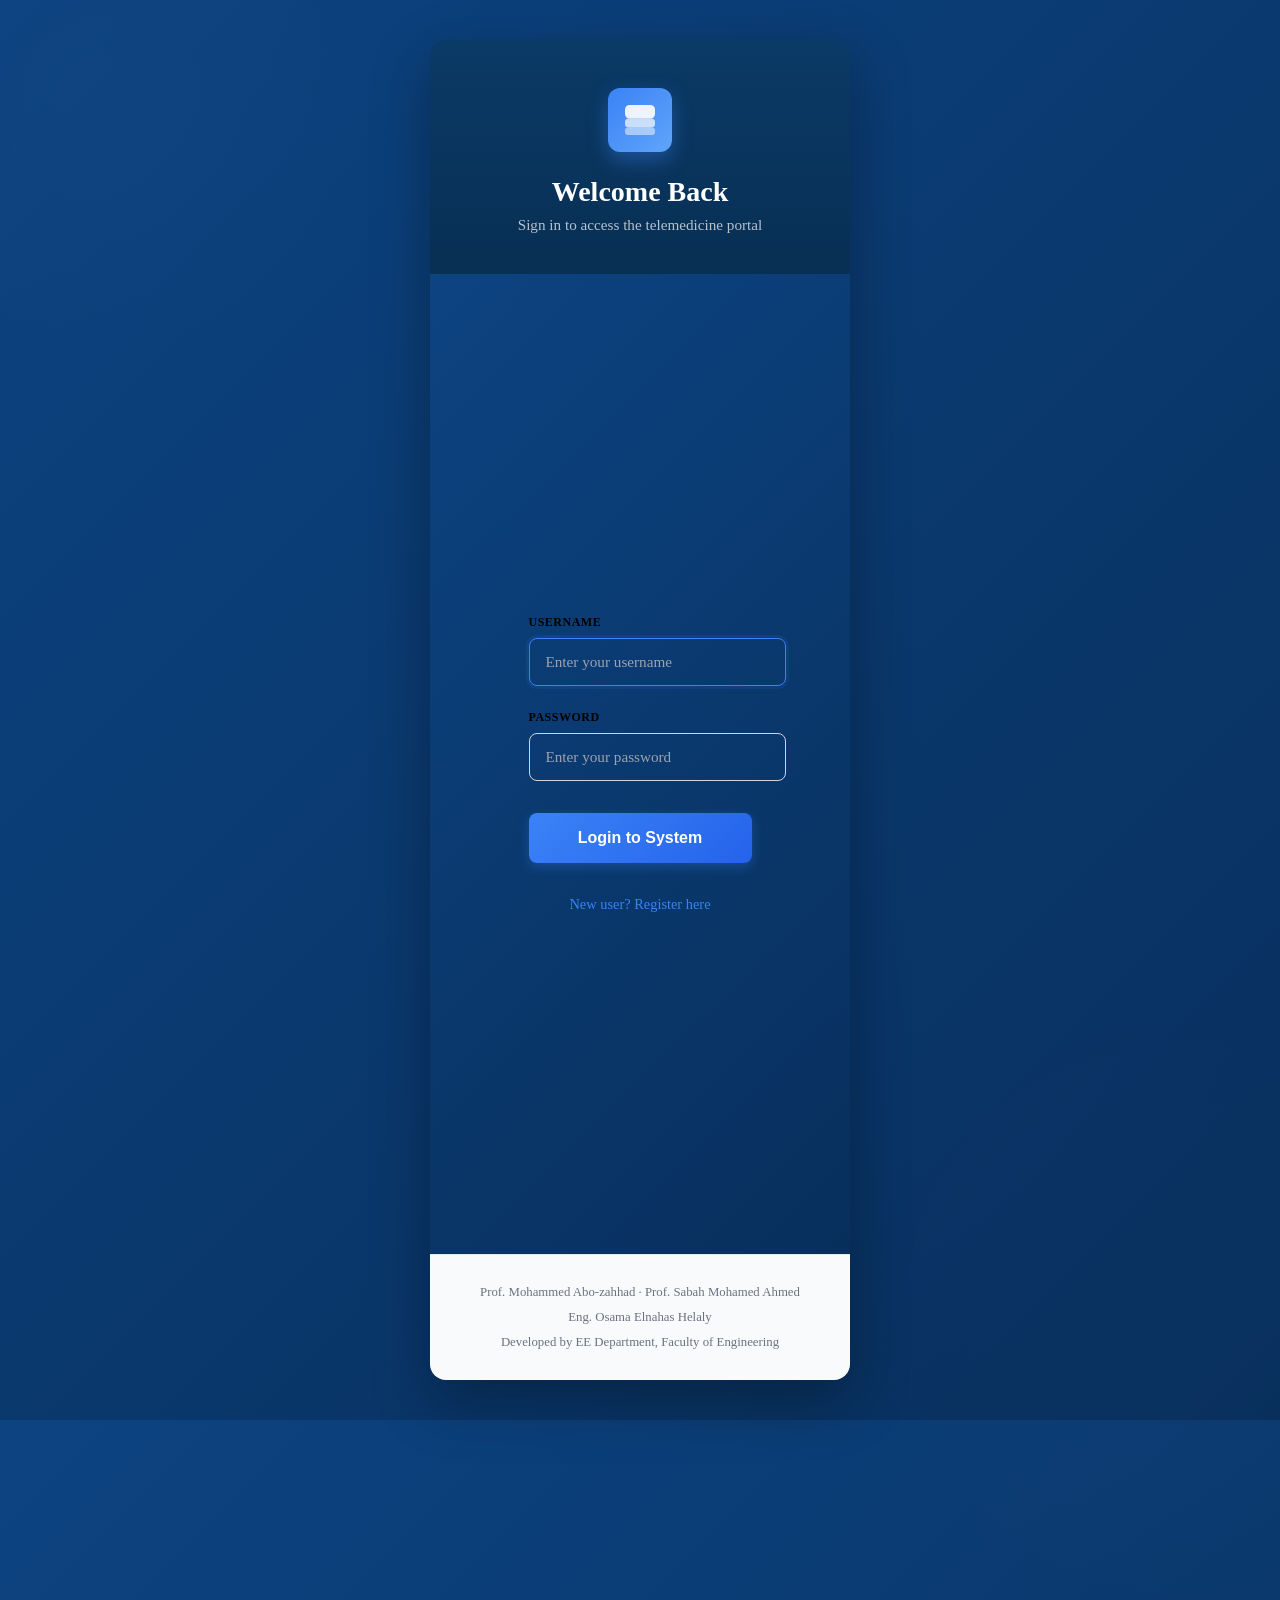
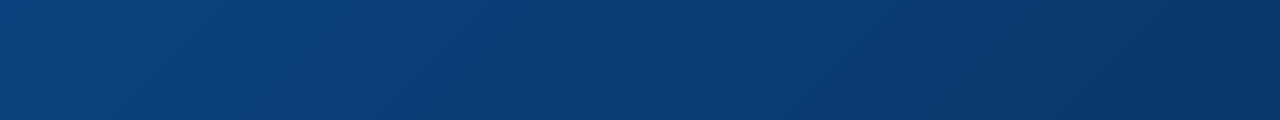
==== login.html @ 2e481cde "First Push" ====
<!DOCTYPE html>
<html lang="en">
<head>
    <meta charset="UTF-8">
    <meta name="viewport" content="width=device-width, initial-scale=1.0">
    <title>Login - WETS</title>
    <link rel="stylesheet" href="styles.css">
    <link rel="stylesheet" href="login.css">
</head>
<body class="login-body">
    <div class="login-container">
        <div class="login-card">
            <!-- Dark Header Section -->
            <div class="login-header">
                <div class="system-icon">
                    <svg viewBox="0 0 24 24" fill="none" stroke="currentColor" stroke-width="2">
                        <rect x="3" y="3" width="18" height="7" rx="2" fill="currentColor" opacity="0.9"/>
                        <rect x="3" y="12" width="18" height="4" rx="1.5" fill="currentColor" opacity="0.7"/>
                        <rect x="3" y="18" width="18" height="3" rx="1" fill="currentColor" opacity="0.5"/>
                    </svg>
                </div>
                <h1 class="welcome-title">Welcome Back</h1>
                <p class="welcome-subtitle">Sign in to access the telemedicine portal</p>
            </div>

            <!-- Light Form Section -->
            <div class="login-body">
                <form id="loginForm" class="login-form">
                    <div class="form-group">
                        <label for="username" class="form-label">USERNAME</label>
                        <input 
                            type="text" 
                            id="username" 
                            class="form-input" 
                            placeholder="Enter your username"
                            required
                        >
                    </div>

                    <div class="form-group">
                        <label for="password" class="form-label">PASSWORD</label>
                        <input 
                            type="password" 
                            id="password" 
                            class="form-input" 
                            placeholder="Enter your password"
                            required
                        >
                    </div>

                    <button type="submit" class="login-button">
                        Login to System
                    </button>

                    <div class="register-link">
                        <a href="register.html">New user? Register here</a>
                    </div>
                </form>
            </div>

            <!-- Credits Footer Section -->
            <div class="login-footer">
                <p class="credits-text">
                    Prof. Mohammed Abo-zahhad · Prof. Sabah Mohamed Ahmed
                </p>
                <p class="credits-text">
                    Eng. Osama Elnahas Helaly
                </p>
                <p class="credits-text">
                    Developed by EE Department, Faculty of Engineering
                </p>
            </div>
        </div>
    </div>

    <!-- Background Decorative Elements -->
    <div class="bg-decoration bg-decoration-1"></div>
    <div class="bg-decoration bg-decoration-2"></div>

    <script src="script.js"></script>
    <script src="login.js"></script>
</body>
</html>
---- login.css ----
/* ===========================
   Page 4: Login Screen
   =========================== */

.login-body {
    margin: 0;
    padding: 0;
    min-height: 100vh;
    background: linear-gradient(135deg, #0c4381 0%, #082f5c 100%);
    display: flex;
    align-items: center;
    justify-content: center;
    position: relative;
    overflow: hidden;
}

/* Background Decorative Elements */
.bg-decoration {
    position: absolute;
    border-radius: 50%;
    opacity: 0.08;
    pointer-events: none;
}

.bg-decoration-1 {
    width: 600px;
    height: 600px;
    background: radial-gradient(circle, rgba(255, 255, 255, 0.15) 0%, transparent 70%);
    top: -200px;
    left: -200px;
    animation: float 20s ease-in-out infinite;
}

.bg-decoration-2 {
    width: 800px;
    height: 800px;
    background: radial-gradient(circle, rgba(255, 255, 255, 0.1) 0%, transparent 70%);
    bottom: -300px;
    right: -300px;
    animation: float 25s ease-in-out infinite reverse;
}

@keyframes float {
    0%, 100% {
        transform: translate(0, 0) scale(1);
    }
    33% {
        transform: translate(30px, -30px) scale(1.05);
    }
    66% {
        transform: translate(-20px, 20px) scale(0.95);
    }
}

/* ===========================
   Login Container
   =========================== */
.login-container {
    width: 90%;
    max-width: 420px;
    position: relative;
    z-index: 10;
    animation: slideUp 0.6s ease-out;
}

@keyframes slideUp {
    from {
        opacity: 0;
        transform: translateY(30px);
    }
    to {
        opacity: 1;
        transform: translateY(0);
    }
}

/* ===========================
   Login Card
   =========================== */
.login-card {
    background-color: var(--bg-white);
    border-radius: 16px;
    overflow: hidden;
    box-shadow: 0 20px 60px rgba(0, 0, 0, 0.3);
}

/* ===========================
   Dark Header Section
   =========================== */
.login-header {
    background: linear-gradient(180deg, #0a3a66 0%, #082f54 100%);
    padding: 3rem 2rem 2.5rem;
    text-align: center;
    position: relative;
}

.system-icon {
    width: 64px;
    height: 64px;
    background: linear-gradient(135deg, #3b82f6 0%, #60a5fa 100%);
    border-radius: 12px;
    display: flex;
    align-items: center;
    justify-content: center;
    margin: 0 auto 1.5rem;
    box-shadow: 0 8px 20px rgba(59, 130, 246, 0.4);
}

.system-icon svg {
    width: 36px;
    height: 36px;
    color: white;
}

.welcome-title {
    font-size: 1.75rem;
    font-weight: 700;
    color: #ffffff;
    margin: 0 0 0.5rem;
}

.welcome-subtitle {
    font-size: 0.95rem;
    color: rgba(255, 255, 255, 0.7);
    margin: 0;
    font-weight: 400;
}

/* ===========================
   Light Form Section
   =========================== */
.login-body {
    padding: 2.5rem 2rem;
    background-color: var(--bg-white);
}

.login-form {
    display: flex;
    flex-direction: column;
    gap: 1.5rem;
}

.form-group {
    display: flex;
    flex-direction: column;
    gap: 0.5rem;
}

.form-label {
    font-size: 0.75rem;
    font-weight: 700;
    color: var(--text-muted);
    letter-spacing: 0.5px;
    text-transform: uppercase;
}

.form-input {
    width: 100%;
    padding: 0.875rem 1rem;
    border: 1.5px solid #d1d5db;
    border-radius: 8px;
    font-size: 0.95rem;
    color: var(--text-dark);
    background-color: var(--bg-white);
    transition: all 0.3s ease;
    font-family: inherit;
}

.form-input::placeholder {
    color: #9ca3af;
}

.form-input:focus {
    outline: none;
    border-color: #3b82f6;
    box-shadow: 0 0 0 3px rgba(59, 130, 246, 0.1);
}

.form-input:hover {
    border-color: #9ca3af;
}

.login-button {
    width: 100%;
    padding: 1rem;
    background: linear-gradient(135deg, #3b82f6 0%, #2563eb 100%);
    color: white;
    border: none;
    border-radius: 8px;
    font-size: 1rem;
    font-weight: 600;
    cursor: pointer;
    transition: all 0.3s ease;
    margin-top: 0.5rem;
    box-shadow: 0 4px 12px rgba(59, 130, 246, 0.3);
}

.login-button:hover {
    background: linear-gradient(135deg, #2563eb 0%, #1d4ed8 100%);
    transform: translateY(-2px);
    box-shadow: 0 6px 16px rgba(59, 130, 246, 0.4);
}

.login-button:active {
    transform: translateY(0);
    box-shadow: 0 2px 8px rgba(59, 130, 246, 0.3);
}

.register-link {
    text-align: center;
    margin-top: 0.5rem;
}

.register-link a {
    color: #3b82f6;
    text-decoration: none;
    font-size: 0.9rem;
    font-weight: 500;
    transition: color 0.3s ease;
}

.register-link a:hover {
    color: #2563eb;
    text-decoration: underline;
}

/* ===========================
   Credits Footer Section
   =========================== */
.login-footer {
    background-color: #f8fafb;
    padding: 1.75rem 2rem;
    text-align: center;
    border-top: 1px solid #e5e7eb;
}

.credits-text {
    font-size: 0.8rem;
    color: #6b7280;
    margin: 0.35rem 0;
    line-height: 1.5;
}

.credits-text:first-child {
    margin-top: 0;
}

.credits-text:last-child {
    margin-bottom: 0;
}

/* ===========================
   Responsive Design
   =========================== */
@media (max-width: 480px) {
    .login-container {
        width: 95%;
    }

    .login-header {
        padding: 2.5rem 1.5rem 2rem;
    }

    .welcome-title {
        font-size: 1.5rem;
    }

    .welcome-subtitle {
        font-size: 0.875rem;
    }

    .login-body {
        padding: 2rem 1.5rem;
    }

    .system-icon {
        width: 56px;
        height: 56px;
    }

    .system-icon svg {
        width: 32px;
        height: 32px;
    }

    .login-footer {
        padding: 1.5rem 1.5rem;
    }

    .credits-text {
        font-size: 0.75rem;
    }
}

@media (max-width: 360px) {
    .welcome-title {
        font-size: 1.35rem;
    }

    .form-input {
        padding: 0.75rem 0.875rem;
        font-size: 0.9rem;
    }

    .login-button {
        padding: 0.875rem;
        font-size: 0.95rem;
    }
}

/* ===========================
   Loading State
   =========================== */
.login-button.loading {
    position: relative;
    color: transparent;
    pointer-events: none;
}

.login-button.loading::after {
    content: '';
    position: absolute;
    width: 20px;
    height: 20px;
    top: 50%;
    left: 50%;
    margin-left: -10px;
    margin-top: -10px;
    border: 3px solid rgba(255, 255, 255, 0.3);
    border-radius: 50%;
    border-top-color: white;
    animation: spin 0.8s linear infinite;
}

@keyframes spin {
    to {
        transform: rotate(360deg);
    }
}

/* ===========================
   Input Validation States
   =========================== */
.form-input.error {
    border-color: #ef4444;
}

.form-input.error:focus {
    box-shadow: 0 0 0 3px rgba(239, 68, 68, 0.1);
}

.form-input.success {
    border-color: #10b981;
}

.form-input.success:focus {
    box-shadow: 0 0 0 3px rgba(16, 185, 129, 0.1);
}
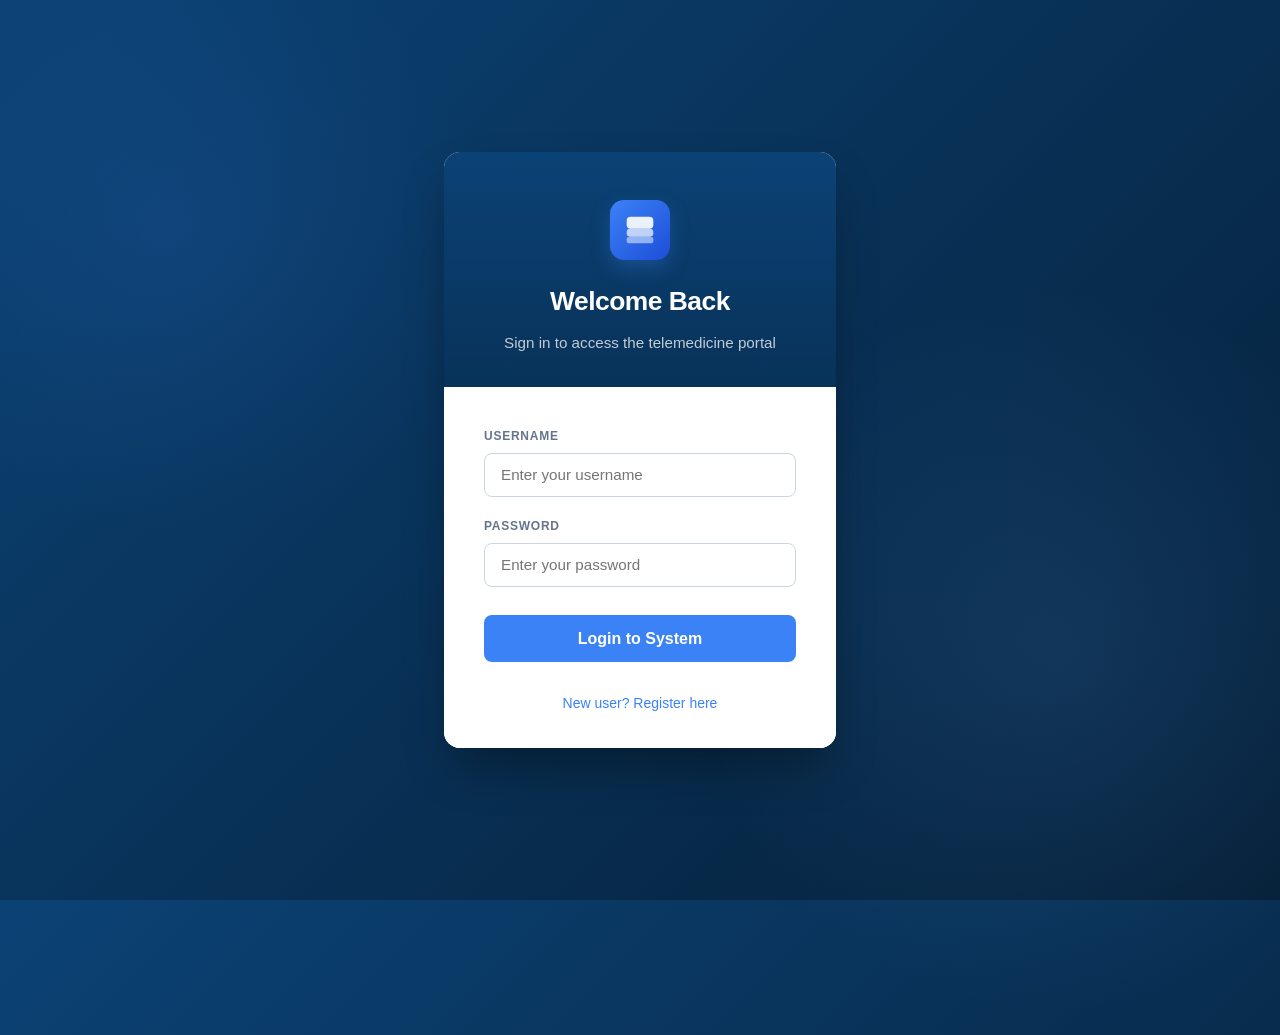
==== commit b28ae04d: "Update on UI and ECG graph" ====
--- a/login.html
+++ b/login.html
@@ -4,13 +4,12 @@
     <meta charset="UTF-8">
     <meta name="viewport" content="width=device-width, initial-scale=1.0">
     <title>Login - WETS</title>
-    <link rel="stylesheet" href="styles.css">
+    <link rel="stylesheet" href="style.css">
     <link rel="stylesheet" href="login.css">
 </head>
 <body class="login-body">
     <div class="login-container">
         <div class="login-card">
-            <!-- Dark Header Section -->
             <div class="login-header">
                 <div class="system-icon">
                     <svg viewBox="0 0 24 24" fill="none" stroke="currentColor" stroke-width="2">
@@ -23,9 +22,8 @@
                 <p class="welcome-subtitle">Sign in to access the telemedicine portal</p>
             </div>
 
-            <!-- Light Form Section -->
-            <div class="login-body">
-                <form id="loginForm" class="login-form">
+            <div class="login-form-container">
+                <form id="loginForm" class="login-form" novalidate>
                     <div class="form-group">
                         <label for="username" class="form-label">USERNAME</label>
                         <input 
@@ -48,7 +46,7 @@
                         >
                     </div>
 
-                    <button type="submit" class="login-button">
+                    <button type="submit" class="login-button" id="submitBtn">
                         Login to System
                     </button>
 
@@ -58,26 +56,12 @@
                 </form>
             </div>
 
-            <!-- Credits Footer Section -->
-            <div class="login-footer">
-                <p class="credits-text">
-                    Prof. Mohammed Abo-zahhad · Prof. Sabah Mohamed Ahmed
-                </p>
-                <p class="credits-text">
-                    Eng. Osama Elnahas Helaly
-                </p>
-                <p class="credits-text">
-                    Developed by EE Department, Faculty of Engineering
-                </p>
-            </div>
         </div>
     </div>
 
-    <!-- Background Decorative Elements -->
     <div class="bg-decoration bg-decoration-1"></div>
     <div class="bg-decoration bg-decoration-2"></div>
 
-    <script src="script.js"></script>
     <script src="login.js"></script>
 </body>
 </html>
--- a/style.css
+++ b/style.css
@@ -0,0 +1,261 @@
+/* ===========================
+   Global CSS Variables & Reset
+   =========================== */
+:root {
+    --primary-deep-blue: #0b4275;
+    --accent-blue-filled: #3b82f6;
+    --bg-light-gray: #f4f6f9;
+    --bg-white: #ffffff;
+    --text-dark: #1e293b;
+    --text-muted: #64748b;
+    --border-gray: #e2e8f0;
+    --icon-bg: #e0f2fe;
+    --icon-color: #3b82f6;
+}
+
+* {
+    margin: 0;
+    padding: 0;
+    box-sizing: border-box;
+}
+
+body {
+    font-family: 'Segoe UI', Roboto, 'Inter', -apple-system, BlinkMacSystemFont, sans-serif;
+    line-height: 1.6;
+    color: var(--text-dark);
+    background-color: var(--bg-white);
+    overflow-x: hidden; /* Prevents tiny accidental horizontal scrolls on mobile */
+}
+
+/* ===========================
+   Hero Section
+   =========================== */
+.hero-section {
+    background: linear-gradient(135deg, #0b4275 0%, #0d5a9e 100%);
+    min-height: 70vh;
+    display: flex;
+    align-items: center;
+    justify-content: center;
+    padding: 6rem 2rem; /* Increased padding slightly for better desktop breathing room */
+    text-align: center;
+}
+
+.hero-content {
+    max-width: 900px;
+    width: 100%;
+}
+
+.department-badge {
+    display: inline-block;
+    padding: 0.5rem 1.5rem;
+    border: 1.5px solid rgba(255, 255, 255, 0.4);
+    border-radius: 50px;
+    color: rgba(255, 255, 255, 0.9);
+    font-size: 0.75rem;
+    letter-spacing: 1px;
+    font-weight: 500;
+    margin-bottom: 2rem;
+    text-transform: uppercase;
+}
+
+.main-title {
+    font-size: clamp(2rem, 5vw, 3.5rem); /* Dynamically scales between mobile and desktop sizes */
+    color: #ffffff;
+    font-weight: 300;
+    margin-bottom: 1.5rem;
+    line-height: 1.2;
+}
+
+.title-emphasis {
+    font-weight: 700;
+}
+
+.subtitle {
+    font-size: clamp(1rem, 2vw, 1.25rem); /* Fluid scaling typography */
+    color: rgba(255, 255, 255, 0.85);
+    margin-bottom: 2.5rem;
+    font-weight: 400;
+    max-width: 600px;
+    margin-left: auto;
+    margin-right: auto;
+}
+
+.cta-buttons {
+    display: flex;
+    gap: 1rem;
+    justify-content: center;
+    align-items: center;
+    flex-wrap: wrap;
+}
+
+.btn {
+    padding: 0.875rem 2rem;
+    font-size: 1rem;
+    border-radius: 6px;
+    border: none;
+    cursor: pointer;
+    font-weight: 500;
+    transition: all 0.3s ease;
+    font-family: inherit;
+    width: auto; /* Overrides mobile-first layouts cleanly */
+}
+
+.btn-primary {
+    background-color: var(--accent-blue-filled);
+    color: #ffffff;
+}
+
+.btn-primary:hover {
+    background-color: #2563eb;
+    transform: translateY(-2px);
+    box-shadow: 0 4px 12px rgba(59, 130, 246, 0.4);
+}
+
+.btn-secondary {
+    background-color: transparent;
+    color: #ffffff;
+    border: 1.5px solid rgba(255, 255, 255, 0.8);
+}
+
+.btn-secondary:hover {
+    background-color: rgba(255, 255, 255, 0.1);
+    border-color: #ffffff;
+}
+
+/* ===========================
+   Module Grid Section
+   =========================== */
+.module-grid {
+    display: grid;
+    /* Automatically handles columns based on container width. Min width 220px per item */
+    grid-template-columns: repeat(auto-fit, minmax(220px, 1fr)); 
+    background-color: var(--bg-white);
+    padding: 4rem 2rem;
+    gap: 2rem; /* Clean layout gap instead of structural HTML dividers */
+    max-width: 1200px;
+    margin: 0 auto;
+}
+
+/* Hides your hardcoded divider divs cleanly so your markup doesn't break */
+.module-divider {
+    display: none !important;
+}
+
+.module-item {
+    padding: 2.5rem 1.5rem;
+    text-align: center;
+    cursor: pointer;
+    background-color: var(--bg-white);
+    border: 1px solid var(--border-gray);
+    border-radius: 12px; /* Adds card structure on smaller viewports */
+    transition: all 0.3s ease;
+}
+
+.module-item:hover {
+    background-color: #f8fafc;
+    transform: translateY(-4px);
+    box-shadow: 0 4px 12px rgba(0, 0, 0, 0.05);
+}
+
+.module-icon {
+    width: 56px;
+    height: 56px;
+    background-color: var(--icon-bg);
+    border-radius: 12px;
+    display: flex;
+    align-items: center;
+    justify-content: center;
+    margin: 0 auto 1.25rem;
+}
+
+.module-icon svg {
+    width: 28px;
+    height: 28px;
+    color: var(--icon-color);
+}
+
+.module-title {
+    font-size: 1.125rem;
+    font-weight: 600;
+    color: var(--text-dark);
+    margin-bottom: 0.5rem;
+}
+
+.module-text {
+    font-size: 0.875rem;
+    color: var(--text-muted);
+    line-height: 1.5;
+}
+
+/* ===========================
+   Statistics Section
+   =========================== */
+.stats-section {
+    background-color: var(--bg-light-gray);
+    padding: 4rem 2rem;
+}
+
+.stats-container {
+    max-width: 1000px;
+    margin: 0 auto;
+    display: grid;
+    /* Scales dynamically down from 3 items across to single stack */
+    grid-template-columns: repeat(auto-fit, minmax(260px, 1fr));
+    gap: 2rem;
+}
+
+.stat-card {
+    background-color: var(--bg-white);
+    padding: 2.5rem 2rem;
+    border-radius: 12px;
+    text-align: center;
+    box-shadow: 0 2px 8px rgba(0, 0, 0, 0.05);
+    transition: transform 0.3s ease, box-shadow 0.3s ease;
+}
+
+.stat-card:hover {
+    transform: translateY(-4px);
+    box-shadow: 0 4px 16px rgba(0, 0, 0, 0.1);
+}
+
+.stat-number {
+    font-size: clamp(2.5rem, 4vw, 3.5rem); /* Fluid scaling font size for numbers */
+    font-weight: 700;
+    color: var(--primary-deep-blue);
+    line-height: 1;
+    margin-bottom: 0.5rem;
+}
+
+.stat-label {
+    font-size: 0.9rem;
+    color: var(--text-muted);
+    font-weight: 500;
+}
+
+/* ===========================
+   Global Responsive Breakpoints
+   =========================== */
+@media (max-width: 768px) {
+    .hero-section {
+        padding: 4rem 1rem;
+    }
+
+    .cta-buttons {
+        flex-direction: column;
+        width: 100%;
+    }
+
+    .btn {
+        width: 100%;
+        max-width: 320px; /* Buttons stack neatly on mobile without expanding infinitely */
+    }
+
+    .module-grid {
+        padding: 2rem 1rem;
+        gap: 1.25rem;
+    }
+
+    .stats-section {
+        padding: 3rem 1rem;
+    }
+}
--- a/login.css
+++ b/login.css
@@ -1,209 +1,177 @@
 /* ===========================
-   Page 4: Login Screen
+   Page Setup & Base Fixes
    =========================== */
-
 .login-body {
     margin: 0;
     padding: 0;
     min-height: 100vh;
-    background: linear-gradient(135deg, #0c4381 0%, #082f5c 100%);
+    background: linear-gradient(135deg, #0b4275 0%, #062038 100%);
     display: flex;
     align-items: center;
     justify-content: center;
     position: relative;
-    overflow: hidden;
-}
-
-/* Background Decorative Elements */
+    overflow-x: hidden;
+    font-family: 'Segoe UI', Roboto, Helvetica, Arial, sans-serif;
+}
+
+/* Background Decorative Blobs */
 .bg-decoration {
     position: absolute;
     border-radius: 50%;
-    opacity: 0.08;
+    opacity: 0.12;
     pointer-events: none;
+    z-index: 1;
 }
 
 .bg-decoration-1 {
-    width: 600px;
-    height: 600px;
-    background: radial-gradient(circle, rgba(255, 255, 255, 0.15) 0%, transparent 70%);
-    top: -200px;
-    left: -200px;
-    animation: float 20s ease-in-out infinite;
+    width: 50vw;
+    height: 50vw;
+    max-width: 600px;
+    background: radial-gradient(circle, #3b82f6 0%, transparent 70%);
+    top: -10%;
+    left: -10%;
+    animation: float 18s ease-in-out infinite;
 }
 
 .bg-decoration-2 {
-    width: 800px;
-    height: 800px;
-    background: radial-gradient(circle, rgba(255, 255, 255, 0.1) 0%, transparent 70%);
-    bottom: -300px;
-    right: -300px;
-    animation: float 25s ease-in-out infinite reverse;
+    width: 60vw;
+    height: 60vw;
+    max-width: 700px;
+    background: radial-gradient(circle, #60a5fa 0%, transparent 70%);
+    bottom: -15%;
+    right: -10%;
+    animation: float 22s ease-in-out infinite reverse;
 }
 
 @keyframes float {
-    0%, 100% {
-        transform: translate(0, 0) scale(1);
-    }
-    33% {
-        transform: translate(30px, -30px) scale(1.05);
-    }
-    66% {
-        transform: translate(-20px, 20px) scale(0.95);
-    }
+    0%, 100% { transform: translate(0, 0) scale(1); }
+    50% { transform: translate(40px, -40px) scale(1.08); }
 }
 
 /* ===========================
-   Login Container
+   Layout Structure
    =========================== */
 .login-container {
-    width: 90%;
-    max-width: 420px;
+    width: 100%;
+    max-width: 440px;
+    padding: 1.5rem;
     position: relative;
     z-index: 10;
-    animation: slideUp 0.6s ease-out;
+    animation: slideUp 0.5s cubic-bezier(0.16, 1, 0.3, 1);
 }
 
 @keyframes slideUp {
-    from {
-        opacity: 0;
-        transform: translateY(30px);
-    }
-    to {
-        opacity: 1;
-        transform: translateY(0);
-    }
-}
-
-/* ===========================
-   Login Card
-   =========================== */
+    from { opacity: 0; transform: translateY(20px); }
+    to { opacity: 1; transform: translateY(0); }
+}
+
 .login-card {
-    background-color: var(--bg-white);
+    background-color: #ffffff;
     border-radius: 16px;
     overflow: hidden;
-    box-shadow: 0 20px 60px rgba(0, 0, 0, 0.3);
-}
-
-/* ===========================
-   Dark Header Section
-   =========================== */
+    box-shadow: 0 25px 50px -12px rgba(0, 0, 0, 0.4);
+}
+
+/* Header Section */
 .login-header {
-    background: linear-gradient(180deg, #0a3a66 0%, #082f54 100%);
-    padding: 3rem 2rem 2.5rem;
+    background: linear-gradient(180deg, #0b4275 0%, #083259 100%);
+    padding: 3rem 2.5rem 2rem;
     text-align: center;
-    position: relative;
 }
 
 .system-icon {
-    width: 64px;
-    height: 64px;
-    background: linear-gradient(135deg, #3b82f6 0%, #60a5fa 100%);
-    border-radius: 12px;
+    width: 60px;
+    height: 60px;
+    background: linear-gradient(135deg, #3b82f6 0%, #1d4ed8 100%);
+    border-radius: 14px;
     display: flex;
     align-items: center;
     justify-content: center;
-    margin: 0 auto 1.5rem;
-    box-shadow: 0 8px 20px rgba(59, 130, 246, 0.4);
+    margin: 0 auto 1.25rem;
+    box-shadow: 0 8px 20px rgba(59, 130, 246, 0.3);
 }
 
 .system-icon svg {
-    width: 36px;
-    height: 36px;
-    color: white;
+    width: 32px;
+    height: 32px;
+    color: #ffffff;
 }
 
 .welcome-title {
-    font-size: 1.75rem;
+    font-size: 1.65rem;
     font-weight: 700;
     color: #ffffff;
-    margin: 0 0 0.5rem;
+    margin-bottom: 0.5rem;
+    letter-spacing: -0.5px;
 }
 
 .welcome-subtitle {
     font-size: 0.95rem;
-    color: rgba(255, 255, 255, 0.7);
-    margin: 0;
+    color: rgba(255, 255, 255, 0.75);
     font-weight: 400;
 }
 
-/* ===========================
-   Light Form Section
-   =========================== */
-.login-body {
-    padding: 2.5rem 2rem;
-    background-color: var(--bg-white);
+/* Form Container Fix */
+.login-form-container {
+    padding: 2.5rem 2.5rem 2rem;
+    background-color: #ffffff;
 }
 
 .login-form {
     display: flex;
     flex-direction: column;
-    gap: 1.5rem;
+    gap: 1.25rem;
 }
 
 .form-group {
     display: flex;
     flex-direction: column;
-    gap: 0.5rem;
+    gap: 0.4rem;
 }
 
 .form-label {
     font-size: 0.75rem;
     font-weight: 700;
-    color: var(--text-muted);
-    letter-spacing: 0.5px;
-    text-transform: uppercase;
+    color: #64748b;
+    letter-spacing: 0.75px;
 }
 
 .form-input {
     width: 100%;
-    padding: 0.875rem 1rem;
-    border: 1.5px solid #d1d5db;
+    padding: 0.8rem 1rem;
+    border: 1.5px solid #cbd5e1;
     border-radius: 8px;
     font-size: 0.95rem;
-    color: var(--text-dark);
-    background-color: var(--bg-white);
-    transition: all 0.3s ease;
-    font-family: inherit;
-}
-
-.form-input::placeholder {
-    color: #9ca3af;
+    color: #1e293b;
+    background-color: #ffffff;
+    transition: all 0.2s ease;
 }
 
 .form-input:focus {
     outline: none;
     border-color: #3b82f6;
-    box-shadow: 0 0 0 3px rgba(59, 130, 246, 0.1);
-}
-
-.form-input:hover {
-    border-color: #9ca3af;
-}
-
+    box-shadow: 0 0 0 4px rgba(59, 130, 246, 0.12);
+}
+
+/* Interactive States */
 .login-button {
     width: 100%;
-    padding: 1rem;
-    background: linear-gradient(135deg, #3b82f6 0%, #2563eb 100%);
-    color: white;
+    padding: 0.9rem;
+    background: #3b82f6;
+    color: #ffffff;
     border: none;
     border-radius: 8px;
     font-size: 1rem;
     font-weight: 600;
     cursor: pointer;
-    transition: all 0.3s ease;
+    transition: all 0.2s ease;
     margin-top: 0.5rem;
-    box-shadow: 0 4px 12px rgba(59, 130, 246, 0.3);
 }
 
 .login-button:hover {
-    background: linear-gradient(135deg, #2563eb 0%, #1d4ed8 100%);
-    transform: translateY(-2px);
-    box-shadow: 0 6px 16px rgba(59, 130, 246, 0.4);
-}
-
-.login-button:active {
-    transform: translateY(0);
-    box-shadow: 0 2px 8px rgba(59, 130, 246, 0.3);
+    background: #2563eb;
+    transform: translateY(-1px);
+    box-shadow: 0 4px 12px rgba(37, 99, 235, 0.2);
 }
 
 .register-link {
@@ -214,107 +182,43 @@
 .register-link a {
     color: #3b82f6;
     text-decoration: none;
-    font-size: 0.9rem;
+    font-size: 0.875rem;
     font-weight: 500;
-    transition: color 0.3s ease;
 }
 
 .register-link a:hover {
-    color: #2563eb;
     text-decoration: underline;
 }
 
-/* ===========================
-   Credits Footer Section
-   =========================== */
+/* Footer & Mentors Details */
 .login-footer {
-    background-color: #f8fafb;
-    padding: 1.75rem 2rem;
+    background-color: #f8fafc;
+    padding: 1.5rem 2.5rem;
     text-align: center;
-    border-top: 1px solid #e5e7eb;
+    border-top: 1px solid #f1f5f9;
 }
 
 .credits-text {
-    font-size: 0.8rem;
-    color: #6b7280;
-    margin: 0.35rem 0;
-    line-height: 1.5;
-}
-
-.credits-text:first-child {
-    margin-top: 0;
-}
-
-.credits-text:last-child {
-    margin-bottom: 0;
-}
-
-/* ===========================
-   Responsive Design
-   =========================== */
-@media (max-width: 480px) {
-    .login-container {
-        width: 95%;
-    }
-
-    .login-header {
-        padding: 2.5rem 1.5rem 2rem;
-    }
-
-    .welcome-title {
-        font-size: 1.5rem;
-    }
-
-    .welcome-subtitle {
-        font-size: 0.875rem;
-    }
-
-    .login-body {
-        padding: 2rem 1.5rem;
-    }
-
-    .system-icon {
-        width: 56px;
-        height: 56px;
-    }
-
-    .system-icon svg {
-        width: 32px;
-        height: 32px;
-    }
-
-    .login-footer {
-        padding: 1.5rem 1.5rem;
-    }
-
-    .credits-text {
-        font-size: 0.75rem;
-    }
-}
-
-@media (max-width: 360px) {
-    .welcome-title {
-        font-size: 1.35rem;
-    }
-
-    .form-input {
-        padding: 0.75rem 0.875rem;
-        font-size: 0.9rem;
-    }
-
-    .login-button {
-        padding: 0.875rem;
-        font-size: 0.95rem;
-    }
-}
-
-/* ===========================
-   Loading State
-   =========================== */
+    font-size: 0.75rem;
+    color: #64748b;
+    margin: 0.25rem 0;
+    line-height: 1.4;
+}
+
+.font-italic { font-style: italic; }
+
+/* Validation Visual Hooks */
+.form-input.error { border-color: #ef4444; }
+.form-input.error:focus { box-shadow: 0 0 0 4px rgba(239, 68, 68, 0.12); }
+
+.form-input.success { border-color: #10b981; }
+.form-input.success:focus { box-shadow: 0 0 0 4px rgba(16, 185, 129, 0.12); }
+
+/* Submit State Transition */
 .login-button.loading {
+    color: transparent !important;
+    pointer-events: none;
     position: relative;
-    color: transparent;
-    pointer-events: none;
 }
 
 .login-button.loading::after {
@@ -324,35 +228,35 @@
     height: 20px;
     top: 50%;
     left: 50%;
-    margin-left: -10px;
-    margin-top: -10px;
+    margin: -10px 0 0 -10px;
     border: 3px solid rgba(255, 255, 255, 0.3);
     border-radius: 50%;
-    border-top-color: white;
-    animation: spin 0.8s linear infinite;
-}
-
-@keyframes spin {
-    to {
-        transform: rotate(360deg);
-    }
-}
+    border-top-color: #ffffff;
+    animation: spin 0.6s linear infinite;
+}
+
+@keyframes spin { to { transform: rotate(360deg); } }
 
 /* ===========================
-   Input Validation States
+   Responsive Design Breakpoints
    =========================== */
-.form-input.error {
-    border-color: #ef4444;
-}
-
-.form-input.error:focus {
-    box-shadow: 0 0 0 3px rgba(239, 68, 68, 0.1);
-}
-
-.form-input.success {
-    border-color: #10b981;
-}
-
-.form-input.success:focus {
-    box-shadow: 0 0 0 3px rgba(16, 185, 129, 0.1);
+@media (max-width: 480px) {
+    .login-container {
+        padding: 1rem;
+    }
+    .login-header {
+        padding: 2.5rem 1.75rem 1.75rem;
+    }
+    .login-form-container {
+        padding: 2rem 1.75rem 1.75rem;
+    }
+    .login-footer {
+        padding: 1.25rem 1.75rem;
+    }
+    .welcome-title { font-size: 1.45rem; }
+}
+
+@media (max-width: 360px) {
+    .login-form-container { padding: 1.75rem 1.25rem; }
+    .welcome-title { font-size: 1.3rem; }
 }
